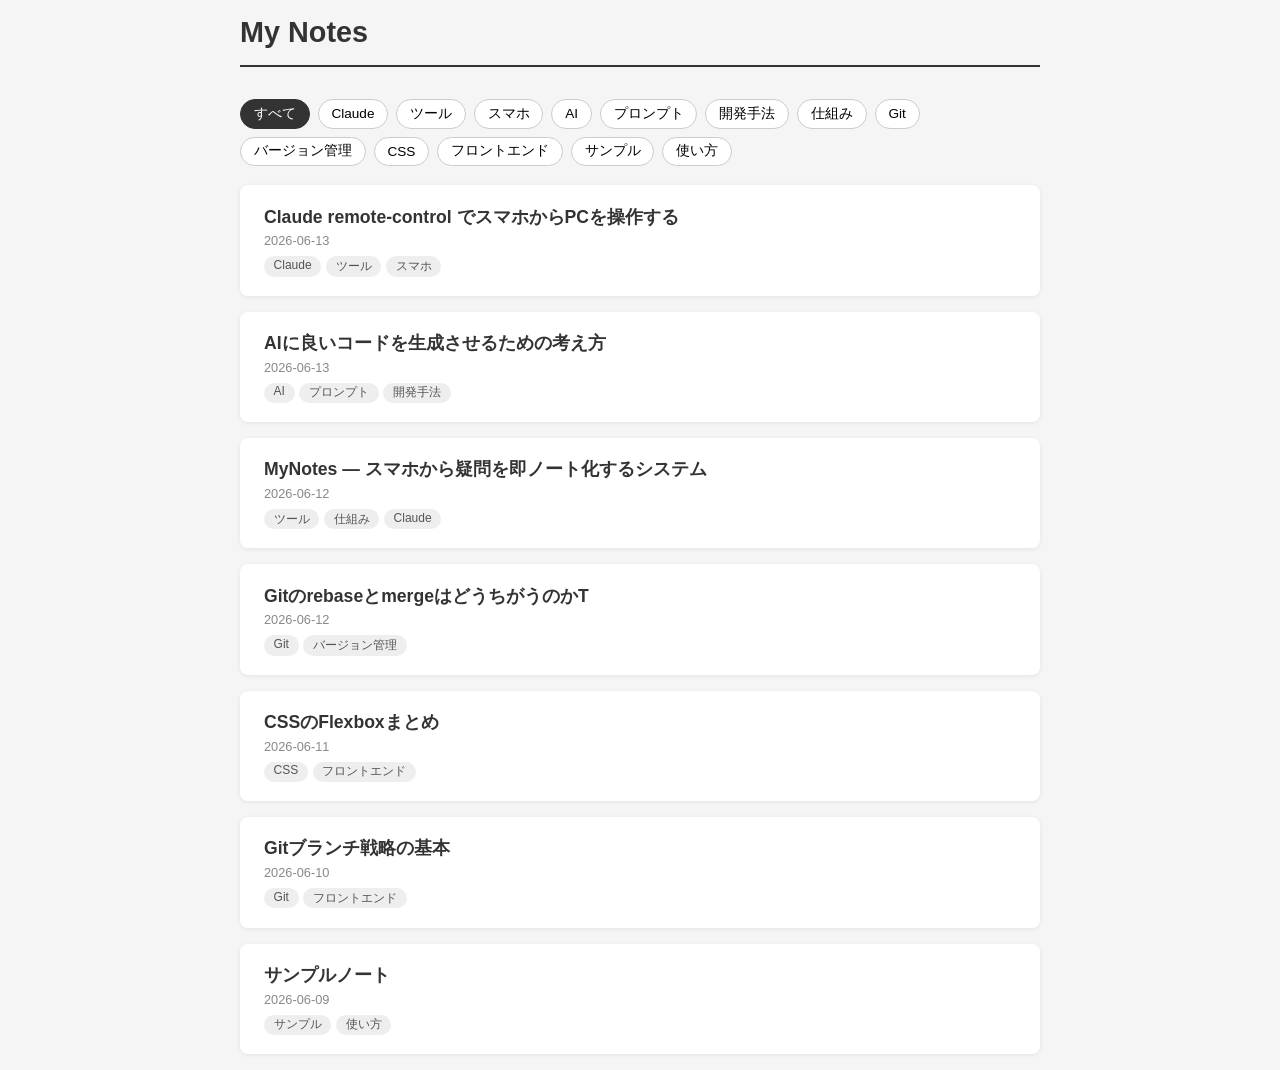
==== index.html @ 1c82819e "Add note: Claude remote-control from smartphone" ====
<!DOCTYPE html>
<html lang="ja">
<head>
  <meta charset="UTF-8">
  <meta name="viewport" content="width=device-width, initial-scale=1.0">
  <title>My Notes</title>
  <link rel="stylesheet" href="style.css">
</head>
<body>
  <header>
    <h1>My Notes</h1>
  </header>
  <main>
    <div id="tag-filter"></div>
    <ul id="note-list">
      <li data-tags="Claude,ツール,スマホ"><a href="notes/claude-remote-control.html"><div class="title">Claude remote-control でスマホからPCを操作する</div><div class="date">2026-06-13</div><div class="tags"><span class="tag">Claude</span><span class="tag">ツール</span><span class="tag">スマホ</span></div></a></li>
      <li data-tags="AI,プロンプト,開発手法"><a href="notes/ai-code-generation-mindset.html"><div class="title">AIに良いコードを生成させるための考え方</div><div class="date">2026-06-13</div><div class="tags"><span class="tag">AI</span><span class="tag">プロンプト</span><span class="tag">開発手法</span></div></a></li>
      <li data-tags="ツール,仕組み,Claude"><a href="notes/mynotes-system.html"><div class="title">MyNotes — スマホから疑問を即ノート化するシステム</div><div class="date">2026-06-12</div><div class="tags"><span class="tag">ツール</span><span class="tag">仕組み</span><span class="tag">Claude</span></div></a></li>
      <li data-tags="Git,バージョン管理"><a href="notes/git-rebase.html"><div class="title">GitのrebaseとmergeはどうちがうのかT</div><div class="date">2026-06-12</div><div class="tags"><span class="tag">Git</span><span class="tag">バージョン管理</span></div></a></li>
      <li data-tags="CSS,フロントエンド"><a href="notes/css-flexbox.html"><div class="title">CSSのFlexboxまとめ</div><div class="date">2026-06-11</div><div class="tags"><span class="tag">CSS</span><span class="tag">フロントエンド</span></div></a></li>
      <li data-tags="Git,フロントエンド"><a href="notes/git-branch.html"><div class="title">Gitブランチ戦略の基本</div><div class="date">2026-06-10</div><div class="tags"><span class="tag">Git</span><span class="tag">フロントエンド</span></div></a></li>
      <li data-tags="サンプル,使い方"><a href="notes/sample.html"><div class="title">サンプルノート</div><div class="date">2026-06-09</div><div class="tags"><span class="tag">サンプル</span><span class="tag">使い方</span></div></a></li>
    </ul>
  </main>
  <script>
    const list = document.getElementById('note-list');
    const filterContainer = document.getElementById('tag-filter');

    // 全タグ収集
    const allTags = new Set();
    list.querySelectorAll('li[data-tags]').forEach(li => {
      li.dataset.tags.split(',').forEach(t => t && allTags.add(t.trim()));
    });

    // フィルターボタン生成
    let active = null;
    const allBtn = document.createElement('button');
    allBtn.textContent = 'すべて';
    allBtn.className = 'tag-btn active';
    allBtn.onclick = () => setFilter(null, allBtn);
    filterContainer.appendChild(allBtn);

    allTags.forEach(tag => {
      const btn = document.createElement('button');
      btn.textContent = tag;
      btn.className = 'tag-btn';
      btn.onclick = () => setFilter(tag, btn);
      filterContainer.appendChild(btn);
    });

    function setFilter(tag, btn) {
      document.querySelectorAll('.tag-btn').forEach(b => b.classList.remove('active'));
      btn.classList.add('active');
      list.querySelectorAll('li').forEach(li => {
        if (!tag) { li.style.display = ''; return; }
        const tags = (li.dataset.tags || '').split(',').map(t => t.trim());
        li.style.display = tags.includes(tag) ? '' : 'none';
      });
    }
  </script>
</body>
</html>
---- style.css ----
* { box-sizing: border-box; margin: 0; padding: 0; }

body {
  font-family: -apple-system, BlinkMacSystemFont, "Segoe UI", sans-serif;
  background: #f5f5f5;
  color: #333;
  padding: 1rem;
}

header {
  max-width: 800px;
  margin: 0 auto 2rem;
  padding-bottom: 1rem;
  border-bottom: 2px solid #333;
}

header h1 { font-size: 1.8rem; }

main { max-width: 800px; margin: 0 auto; }

#note-list { list-style: none; display: grid; gap: 1rem; }

#note-list li a {
  display: block;
  background: #fff;
  border-radius: 8px;
  padding: 1.2rem 1.5rem;
  text-decoration: none;
  color: inherit;
  box-shadow: 0 1px 4px rgba(0,0,0,0.08);
  transition: box-shadow 0.2s;
}

#note-list li a:hover { box-shadow: 0 3px 10px rgba(0,0,0,0.14); }

#note-list li .title { font-size: 1.1rem; font-weight: 600; margin-bottom: 0.3rem; }
#note-list li .date { font-size: 0.8rem; color: #888; }

/* ノートページ用 */
article {
  background: #fff;
  border-radius: 8px;
  padding: 2rem;
  box-shadow: 0 1px 4px rgba(0,0,0,0.08);
}

article h1 { font-size: 1.6rem; margin-bottom: 0.5rem; }
article .date { font-size: 0.85rem; color: #888; margin-bottom: 1.5rem; }
article p { line-height: 1.7; margin-bottom: 1rem; }
article h2 { font-size: 1.2rem; margin: 1.5rem 0 0.5rem; }
article pre {
  background: #f0f0f0;
  padding: 1rem;
  border-radius: 4px;
  overflow-x: auto;
  margin-bottom: 1rem;
}
article code { font-family: monospace; font-size: 0.9rem; }

a.back { display: inline-block; margin-top: 2rem; color: #555; text-decoration: none; }
a.back:hover { text-decoration: underline; }

/* タグフィルター */
#tag-filter { margin-bottom: 1.2rem; display: flex; flex-wrap: wrap; gap: 0.5rem; }

.tag-btn {
  padding: 0.3rem 0.8rem;
  border: 1px solid #ccc;
  border-radius: 999px;
  background: #fff;
  cursor: pointer;
  font-size: 0.85rem;
  transition: background 0.15s, border-color 0.15s;
}
.tag-btn:hover { background: #f0f0f0; }
.tag-btn.active { background: #333; color: #fff; border-color: #333; }

/* ノートカードのタグ表示 */
.tags { margin-top: 0.5rem; display: flex; flex-wrap: wrap; gap: 0.3rem; }
.tag {
  font-size: 0.75rem;
  background: #eee;
  border-radius: 999px;
  padding: 0.1rem 0.6rem;
  color: #555;
}

/* ソース情報 */
article .source {
  font-size: 0.82rem;
  color: #888;
  margin-bottom: 1.5rem;
}
article .source a { color: #0969da; }

/* 図解ブロック */
article figure {
  margin: 1.5rem 0;
  text-align: center;
}
article figure img {
  max-width: 100%;
  border-radius: 6px;
  border: 1px solid #e0e0e0;
}
article figure figcaption {
  font-size: 0.82rem;
  color: #888;
  margin-top: 0.4rem;
}
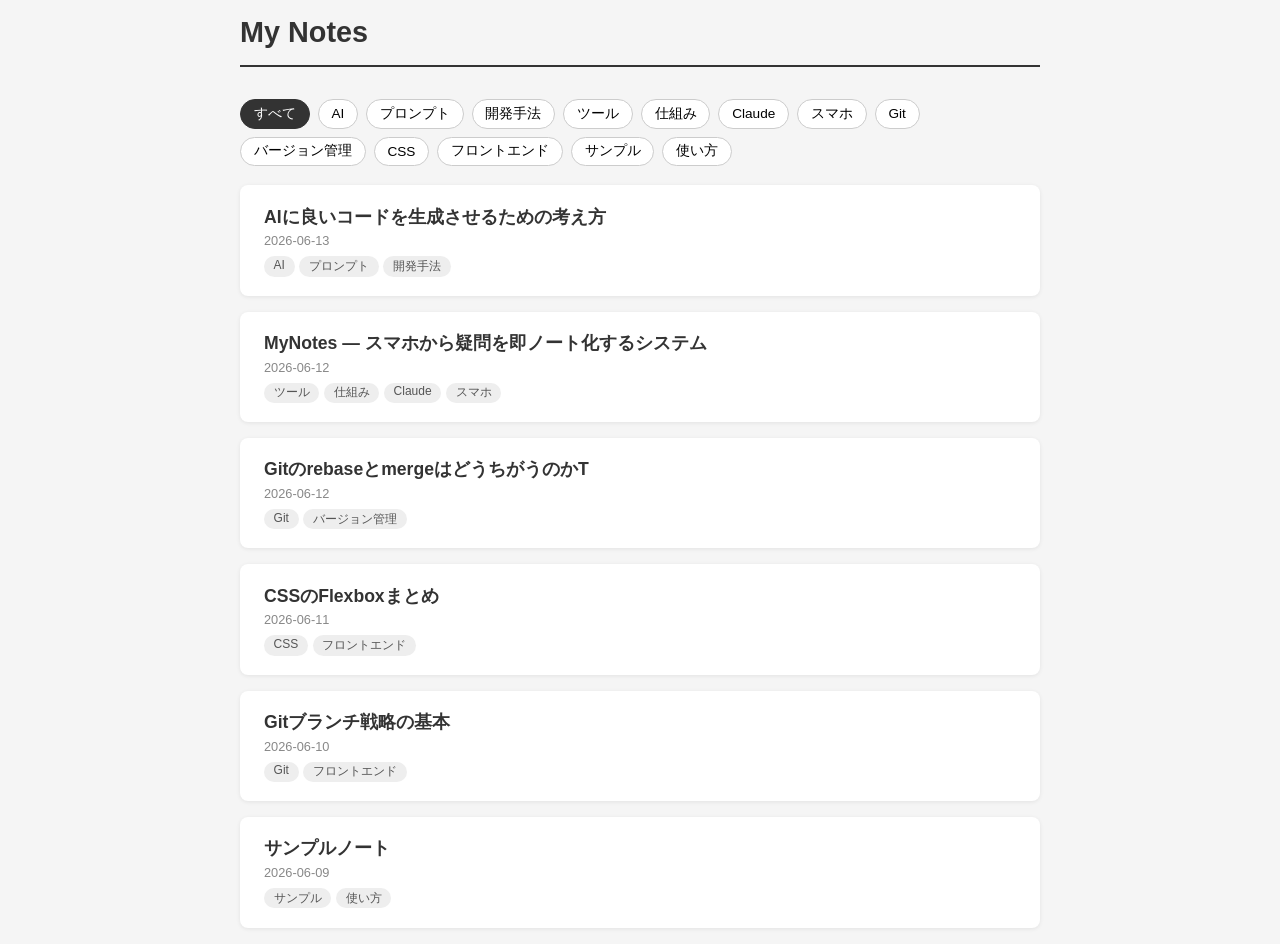
==== commit 91fcad18: "Merge remote-control note into mynotes-system" ====
--- a/index.html
+++ b/index.html
@@ -13,9 +13,8 @@
   <main>
     <div id="tag-filter"></div>
     <ul id="note-list">
-      <li data-tags="Claude,ツール,スマホ"><a href="notes/claude-remote-control.html"><div class="title">Claude remote-control でスマホからPCを操作する</div><div class="date">2026-06-13</div><div class="tags"><span class="tag">Claude</span><span class="tag">ツール</span><span class="tag">スマホ</span></div></a></li>
-      <li data-tags="AI,プロンプト,開発手法"><a href="notes/ai-code-generation-mindset.html"><div class="title">AIに良いコードを生成させるための考え方</div><div class="date">2026-06-13</div><div class="tags"><span class="tag">AI</span><span class="tag">プロンプト</span><span class="tag">開発手法</span></div></a></li>
-      <li data-tags="ツール,仕組み,Claude"><a href="notes/mynotes-system.html"><div class="title">MyNotes — スマホから疑問を即ノート化するシステム</div><div class="date">2026-06-12</div><div class="tags"><span class="tag">ツール</span><span class="tag">仕組み</span><span class="tag">Claude</span></div></a></li>
+<li data-tags="AI,プロンプト,開発手法"><a href="notes/ai-code-generation-mindset.html"><div class="title">AIに良いコードを生成させるための考え方</div><div class="date">2026-06-13</div><div class="tags"><span class="tag">AI</span><span class="tag">プロンプト</span><span class="tag">開発手法</span></div></a></li>
+      <li data-tags="ツール,仕組み,Claude,スマホ"><a href="notes/mynotes-system.html"><div class="title">MyNotes — スマホから疑問を即ノート化するシステム</div><div class="date">2026-06-12</div><div class="tags"><span class="tag">ツール</span><span class="tag">仕組み</span><span class="tag">Claude</span><span class="tag">スマホ</span></div></a></li>
       <li data-tags="Git,バージョン管理"><a href="notes/git-rebase.html"><div class="title">GitのrebaseとmergeはどうちがうのかT</div><div class="date">2026-06-12</div><div class="tags"><span class="tag">Git</span><span class="tag">バージョン管理</span></div></a></li>
       <li data-tags="CSS,フロントエンド"><a href="notes/css-flexbox.html"><div class="title">CSSのFlexboxまとめ</div><div class="date">2026-06-11</div><div class="tags"><span class="tag">CSS</span><span class="tag">フロントエンド</span></div></a></li>
       <li data-tags="Git,フロントエンド"><a href="notes/git-branch.html"><div class="title">Gitブランチ戦略の基本</div><div class="date">2026-06-10</div><div class="tags"><span class="tag">Git</span><span class="tag">フロントエンド</span></div></a></li>
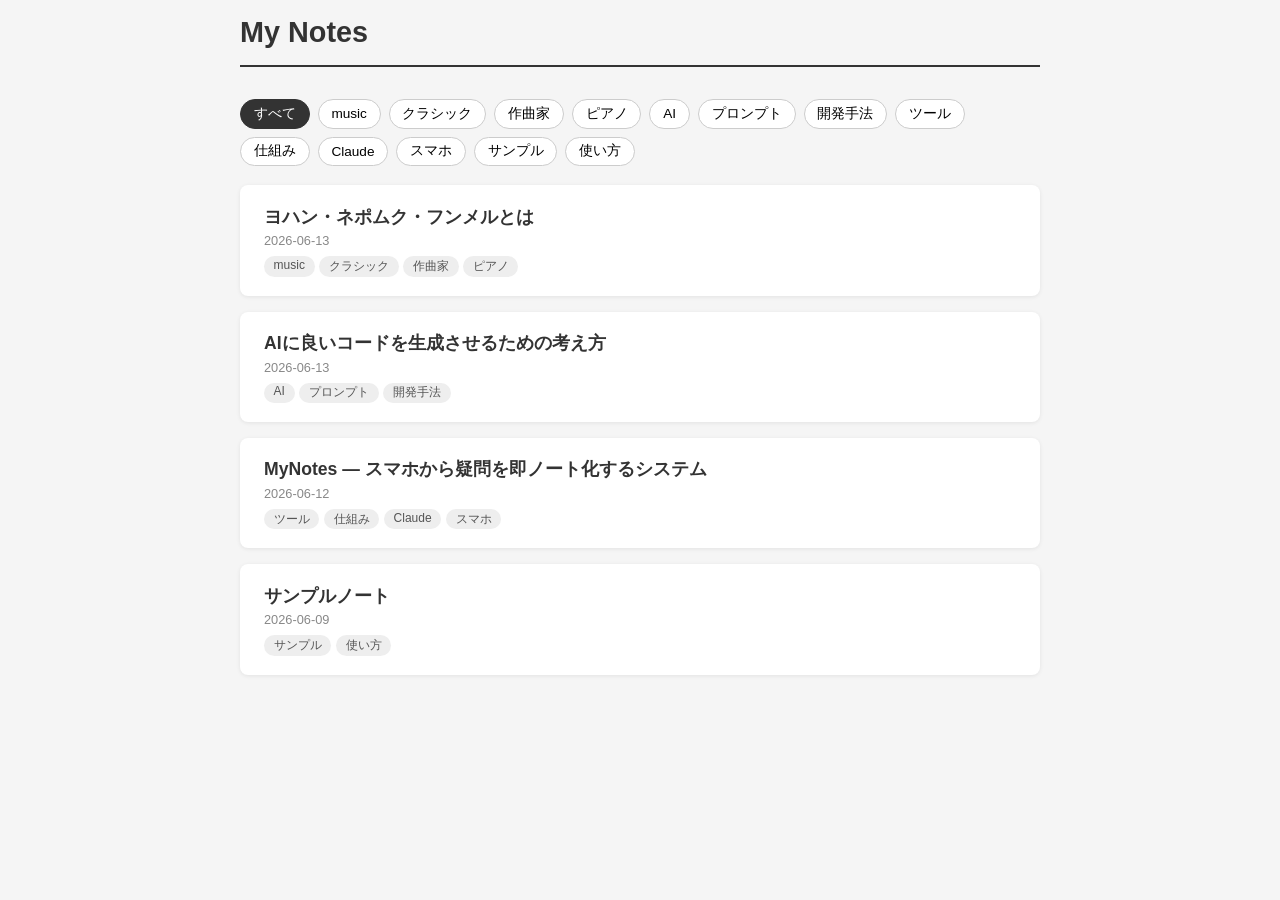
==== commit b54ffd1c: "Add note: ヨハン・ネポムク・フンメルとは Co-Authored-By: Claude Sonnet 4.6 <noreply@anthropic.com>" ====
--- a/index.html
+++ b/index.html
@@ -13,11 +13,9 @@
   <main>
     <div id="tag-filter"></div>
     <ul id="note-list">
+      <li data-tags="music,クラシック,作曲家,ピアノ"><a href="notes/hummel-johann-nepomuk.html"><div class="title">ヨハン・ネポムク・フンメルとは</div><div class="date">2026-06-13</div><div class="tags"><span class="tag">music</span><span class="tag">クラシック</span><span class="tag">作曲家</span><span class="tag">ピアノ</span></div></a></li>
 <li data-tags="AI,プロンプト,開発手法"><a href="notes/ai-code-generation-mindset.html"><div class="title">AIに良いコードを生成させるための考え方</div><div class="date">2026-06-13</div><div class="tags"><span class="tag">AI</span><span class="tag">プロンプト</span><span class="tag">開発手法</span></div></a></li>
       <li data-tags="ツール,仕組み,Claude,スマホ"><a href="notes/mynotes-system.html"><div class="title">MyNotes — スマホから疑問を即ノート化するシステム</div><div class="date">2026-06-12</div><div class="tags"><span class="tag">ツール</span><span class="tag">仕組み</span><span class="tag">Claude</span><span class="tag">スマホ</span></div></a></li>
-      <li data-tags="Git,バージョン管理"><a href="notes/git-rebase.html"><div class="title">GitのrebaseとmergeはどうちがうのかT</div><div class="date">2026-06-12</div><div class="tags"><span class="tag">Git</span><span class="tag">バージョン管理</span></div></a></li>
-      <li data-tags="CSS,フロントエンド"><a href="notes/css-flexbox.html"><div class="title">CSSのFlexboxまとめ</div><div class="date">2026-06-11</div><div class="tags"><span class="tag">CSS</span><span class="tag">フロントエンド</span></div></a></li>
-      <li data-tags="Git,フロントエンド"><a href="notes/git-branch.html"><div class="title">Gitブランチ戦略の基本</div><div class="date">2026-06-10</div><div class="tags"><span class="tag">Git</span><span class="tag">フロントエンド</span></div></a></li>
       <li data-tags="サンプル,使い方"><a href="notes/sample.html"><div class="title">サンプルノート</div><div class="date">2026-06-09</div><div class="tags"><span class="tag">サンプル</span><span class="tag">使い方</span></div></a></li>
     </ul>
   </main>
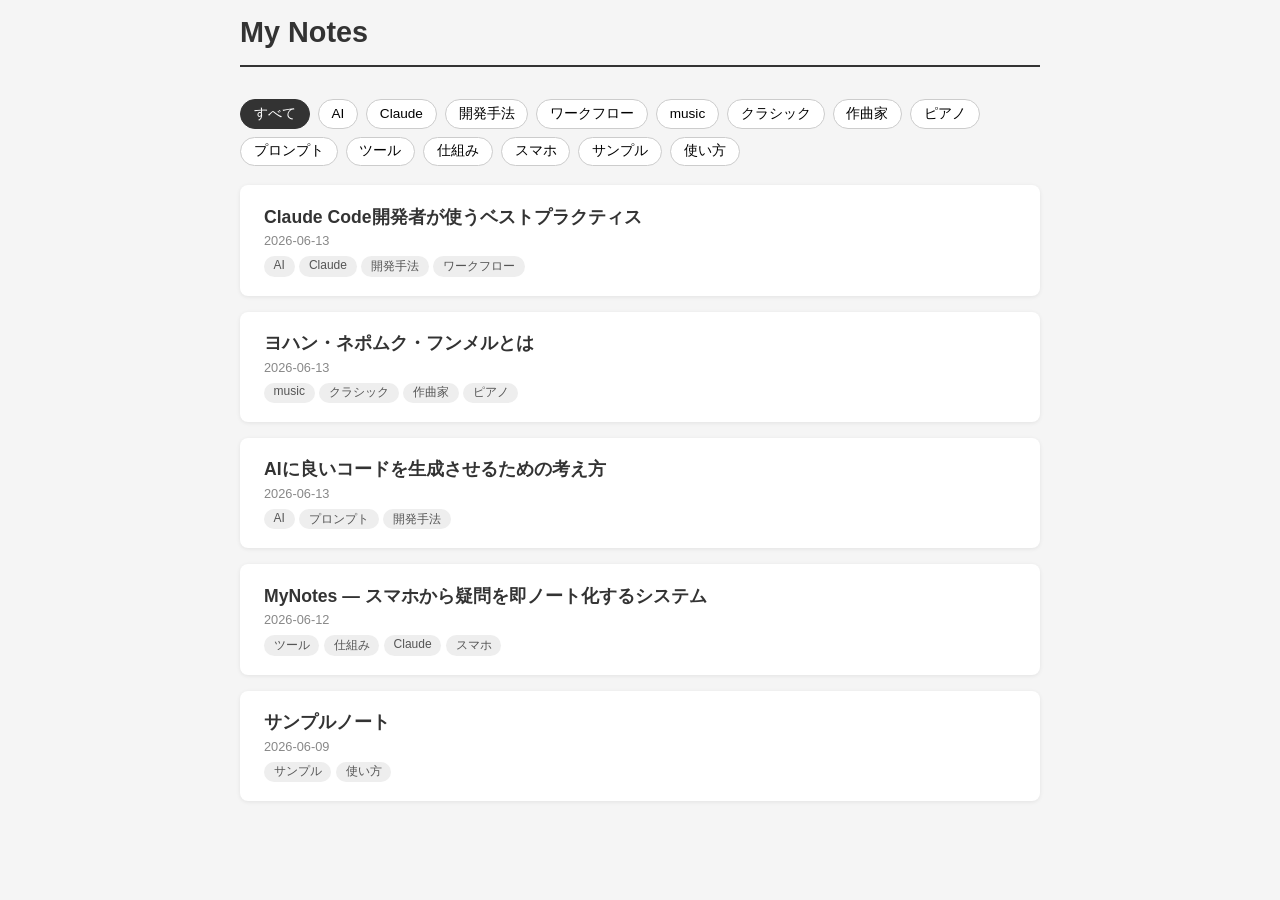
==== commit ca868f28: "Add note: Claude Code開発者が使うベストプラクティス Co-Authored-By: Claude Sonnet 4.6 <noreply@anthropic.com>" ====
--- a/index.html
+++ b/index.html
@@ -13,6 +13,7 @@
   <main>
     <div id="tag-filter"></div>
     <ul id="note-list">
+      <li data-tags="AI,Claude,開発手法,ワークフロー"><a href="notes/claude-code-best-practices.html"><div class="title">Claude Code開発者が使うベストプラクティス</div><div class="date">2026-06-13</div><div class="tags"><span class="tag">AI</span><span class="tag">Claude</span><span class="tag">開発手法</span><span class="tag">ワークフロー</span></div></a></li>
       <li data-tags="music,クラシック,作曲家,ピアノ"><a href="notes/hummel-johann-nepomuk.html"><div class="title">ヨハン・ネポムク・フンメルとは</div><div class="date">2026-06-13</div><div class="tags"><span class="tag">music</span><span class="tag">クラシック</span><span class="tag">作曲家</span><span class="tag">ピアノ</span></div></a></li>
 <li data-tags="AI,プロンプト,開発手法"><a href="notes/ai-code-generation-mindset.html"><div class="title">AIに良いコードを生成させるための考え方</div><div class="date">2026-06-13</div><div class="tags"><span class="tag">AI</span><span class="tag">プロンプト</span><span class="tag">開発手法</span></div></a></li>
       <li data-tags="ツール,仕組み,Claude,スマホ"><a href="notes/mynotes-system.html"><div class="title">MyNotes — スマホから疑問を即ノート化するシステム</div><div class="date">2026-06-12</div><div class="tags"><span class="tag">ツール</span><span class="tag">仕組み</span><span class="tag">Claude</span><span class="tag">スマホ</span></div></a></li>
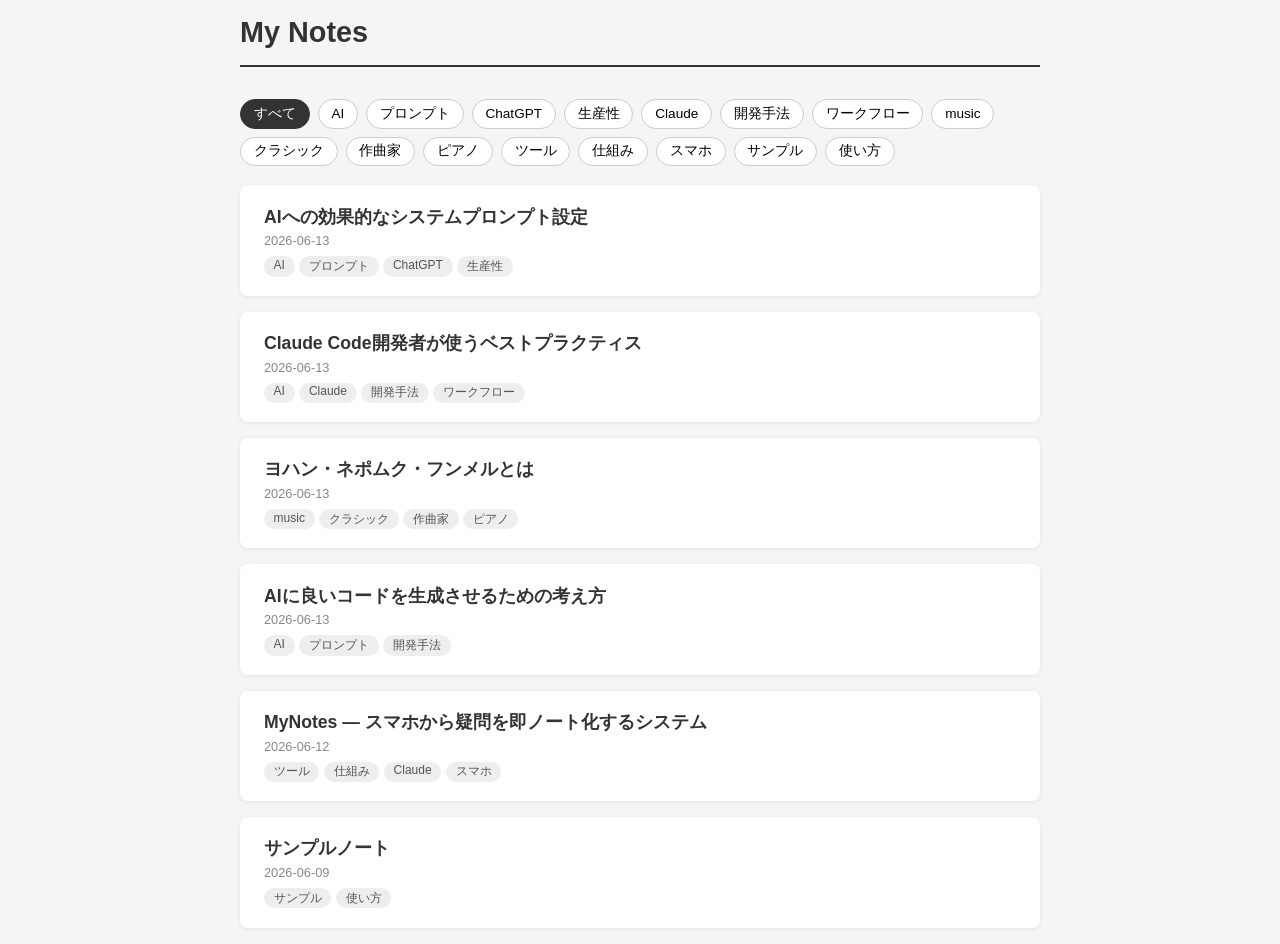
==== commit e3f6f940: "Add note: AIへの効果的なシステムプロンプト設定 Co-Authored-By: Claude Sonnet 4.6 <noreply@anthropic.com>" ====
--- a/index.html
+++ b/index.html
@@ -13,6 +13,7 @@
   <main>
     <div id="tag-filter"></div>
     <ul id="note-list">
+      <li data-tags="AI,プロンプト,ChatGPT,生産性"><a href="notes/ai-system-prompt-best-practices.html"><div class="title">AIへの効果的なシステムプロンプト設定</div><div class="date">2026-06-13</div><div class="tags"><span class="tag">AI</span><span class="tag">プロンプト</span><span class="tag">ChatGPT</span><span class="tag">生産性</span></div></a></li>
       <li data-tags="AI,Claude,開発手法,ワークフロー"><a href="notes/claude-code-best-practices.html"><div class="title">Claude Code開発者が使うベストプラクティス</div><div class="date">2026-06-13</div><div class="tags"><span class="tag">AI</span><span class="tag">Claude</span><span class="tag">開発手法</span><span class="tag">ワークフロー</span></div></a></li>
       <li data-tags="music,クラシック,作曲家,ピアノ"><a href="notes/hummel-johann-nepomuk.html"><div class="title">ヨハン・ネポムク・フンメルとは</div><div class="date">2026-06-13</div><div class="tags"><span class="tag">music</span><span class="tag">クラシック</span><span class="tag">作曲家</span><span class="tag">ピアノ</span></div></a></li>
 <li data-tags="AI,プロンプト,開発手法"><a href="notes/ai-code-generation-mindset.html"><div class="title">AIに良いコードを生成させるための考え方</div><div class="date">2026-06-13</div><div class="tags"><span class="tag">AI</span><span class="tag">プロンプト</span><span class="tag">開発手法</span></div></a></li>
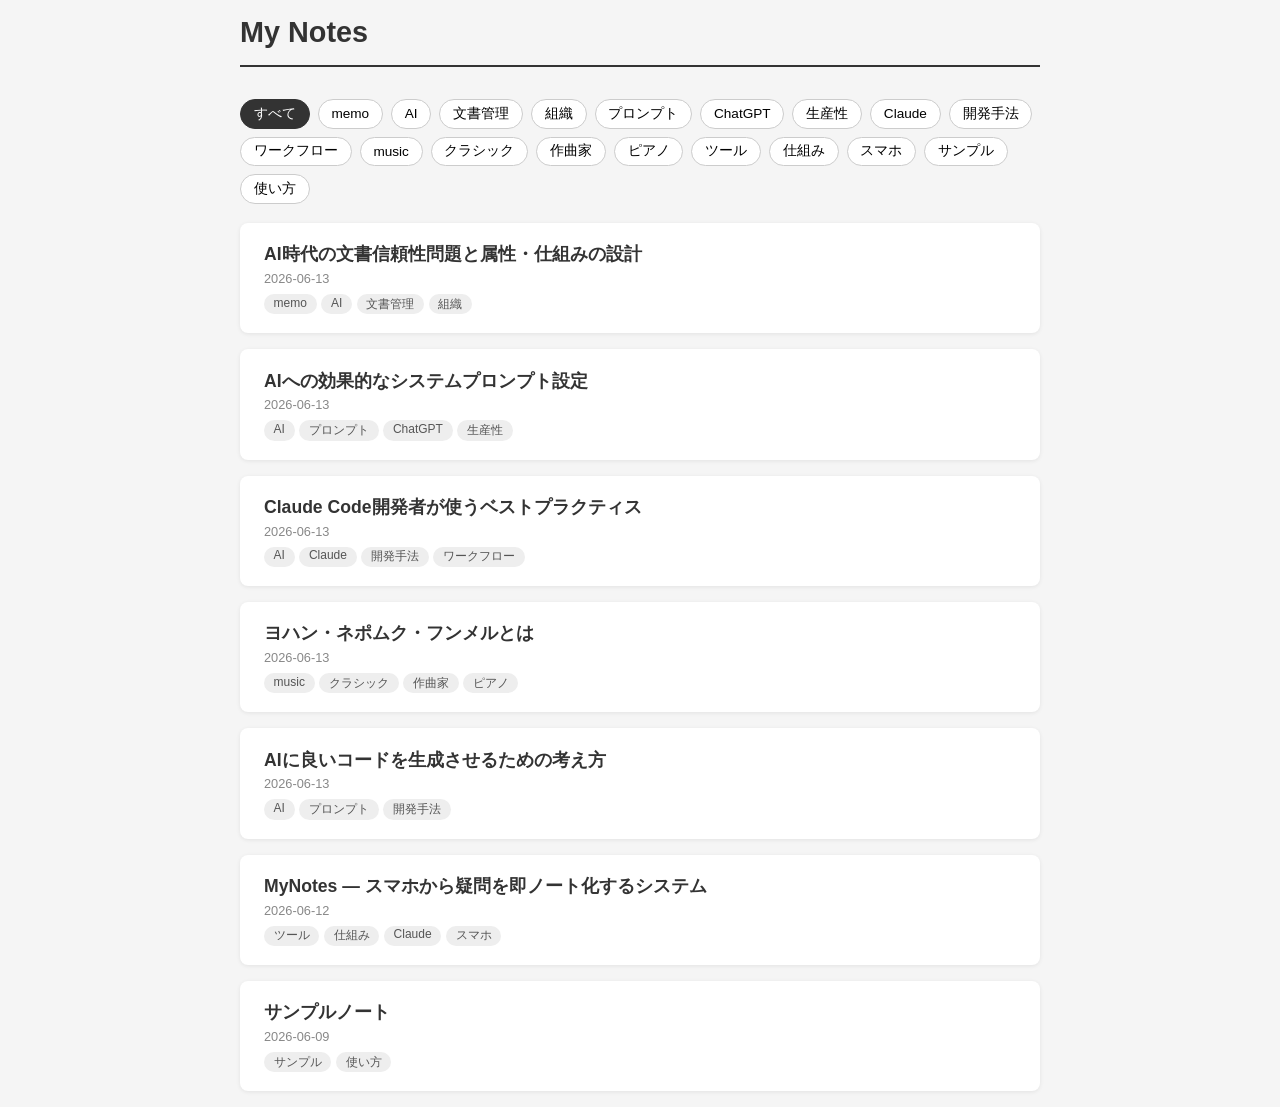
==== commit 873c856b: "Add note: AI時代の文書信頼性問題と属性・仕組みの設計 Co-Authored-By: Claude Sonnet 4.6 <noreply@anthropic.com>" ====
--- a/index.html
+++ b/index.html
@@ -13,6 +13,7 @@
   <main>
     <div id="tag-filter"></div>
     <ul id="note-list">
+      <li data-tags="memo,AI,文書管理,組織"><a href="notes/ai-document-trust-mechanism.html"><div class="title">AI時代の文書信頼性問題と属性・仕組みの設計</div><div class="date">2026-06-13</div><div class="tags"><span class="tag">memo</span><span class="tag">AI</span><span class="tag">文書管理</span><span class="tag">組織</span></div></a></li>
       <li data-tags="AI,プロンプト,ChatGPT,生産性"><a href="notes/ai-system-prompt-best-practices.html"><div class="title">AIへの効果的なシステムプロンプト設定</div><div class="date">2026-06-13</div><div class="tags"><span class="tag">AI</span><span class="tag">プロンプト</span><span class="tag">ChatGPT</span><span class="tag">生産性</span></div></a></li>
       <li data-tags="AI,Claude,開発手法,ワークフロー"><a href="notes/claude-code-best-practices.html"><div class="title">Claude Code開発者が使うベストプラクティス</div><div class="date">2026-06-13</div><div class="tags"><span class="tag">AI</span><span class="tag">Claude</span><span class="tag">開発手法</span><span class="tag">ワークフロー</span></div></a></li>
       <li data-tags="music,クラシック,作曲家,ピアノ"><a href="notes/hummel-johann-nepomuk.html"><div class="title">ヨハン・ネポムク・フンメルとは</div><div class="date">2026-06-13</div><div class="tags"><span class="tag">music</span><span class="tag">クラシック</span><span class="tag">作曲家</span><span class="tag">ピアノ</span></div></a></li>
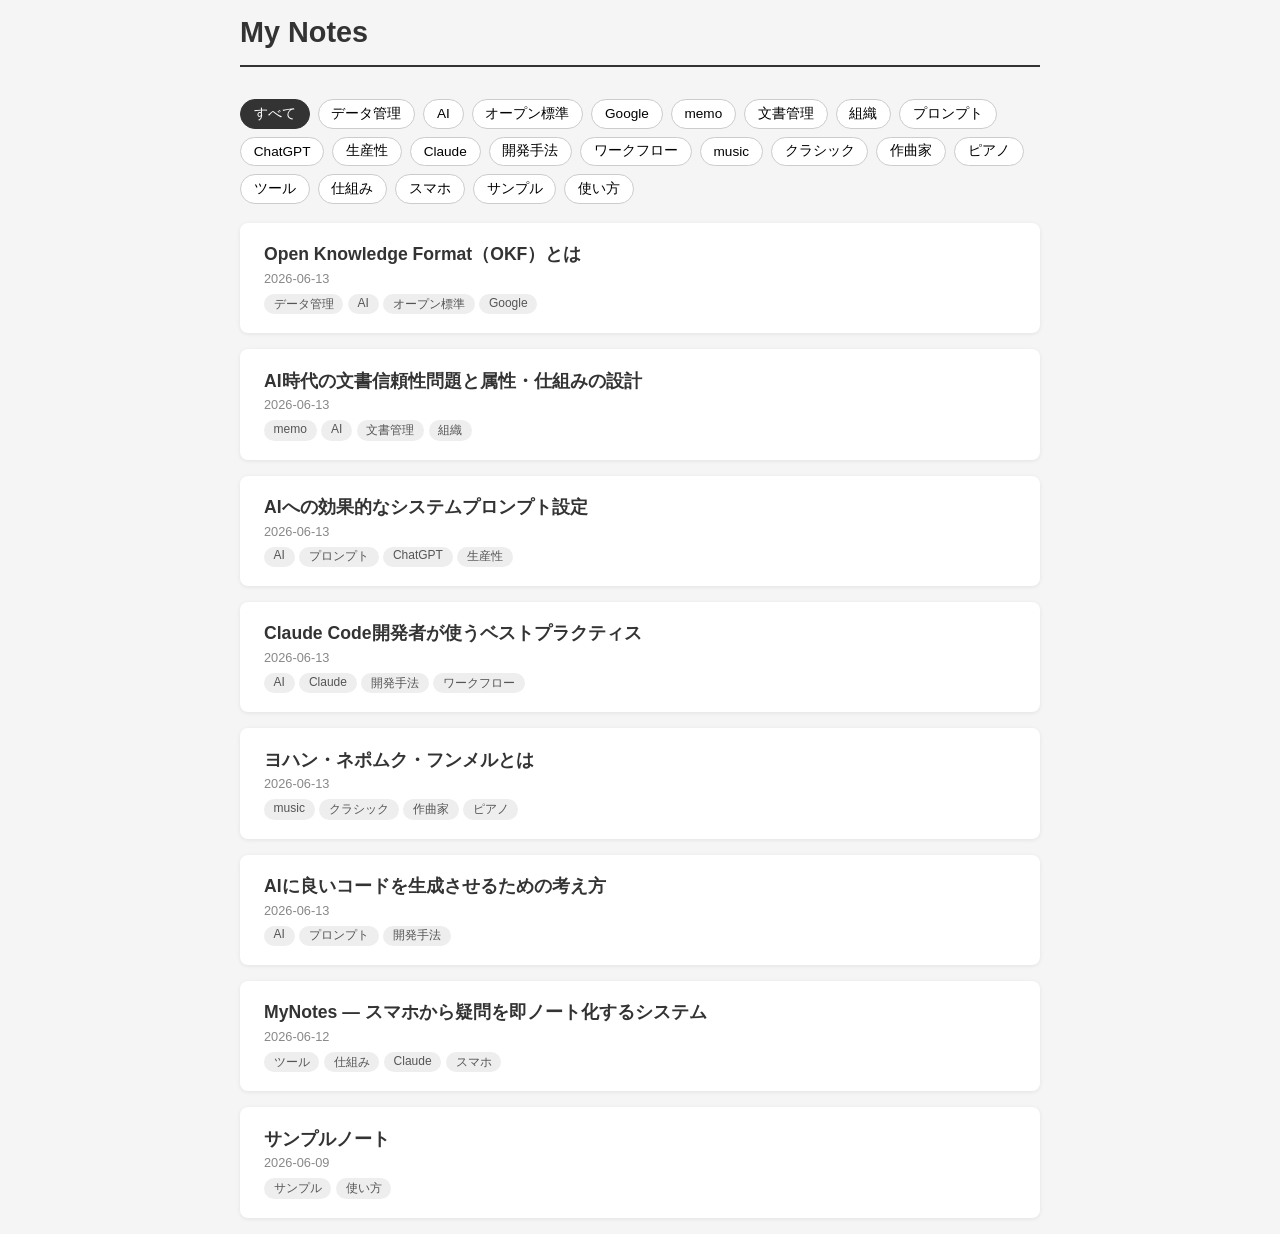
==== commit 3cb135be: "Add note: Open Knowledge Format（OKF）とは Co-Authored-By: Claude Sonnet 4.6 <noreply@anthropic.com>" ====
--- a/index.html
+++ b/index.html
@@ -13,6 +13,7 @@
   <main>
     <div id="tag-filter"></div>
     <ul id="note-list">
+      <li data-tags="データ管理,AI,オープン標準,Google"><a href="notes/open-knowledge-format.html"><div class="title">Open Knowledge Format（OKF）とは</div><div class="date">2026-06-13</div><div class="tags"><span class="tag">データ管理</span><span class="tag">AI</span><span class="tag">オープン標準</span><span class="tag">Google</span></div></a></li>
       <li data-tags="memo,AI,文書管理,組織"><a href="notes/ai-document-trust-mechanism.html"><div class="title">AI時代の文書信頼性問題と属性・仕組みの設計</div><div class="date">2026-06-13</div><div class="tags"><span class="tag">memo</span><span class="tag">AI</span><span class="tag">文書管理</span><span class="tag">組織</span></div></a></li>
       <li data-tags="AI,プロンプト,ChatGPT,生産性"><a href="notes/ai-system-prompt-best-practices.html"><div class="title">AIへの効果的なシステムプロンプト設定</div><div class="date">2026-06-13</div><div class="tags"><span class="tag">AI</span><span class="tag">プロンプト</span><span class="tag">ChatGPT</span><span class="tag">生産性</span></div></a></li>
       <li data-tags="AI,Claude,開発手法,ワークフロー"><a href="notes/claude-code-best-practices.html"><div class="title">Claude Code開発者が使うベストプラクティス</div><div class="date">2026-06-13</div><div class="tags"><span class="tag">AI</span><span class="tag">Claude</span><span class="tag">開発手法</span><span class="tag">ワークフロー</span></div></a></li>
